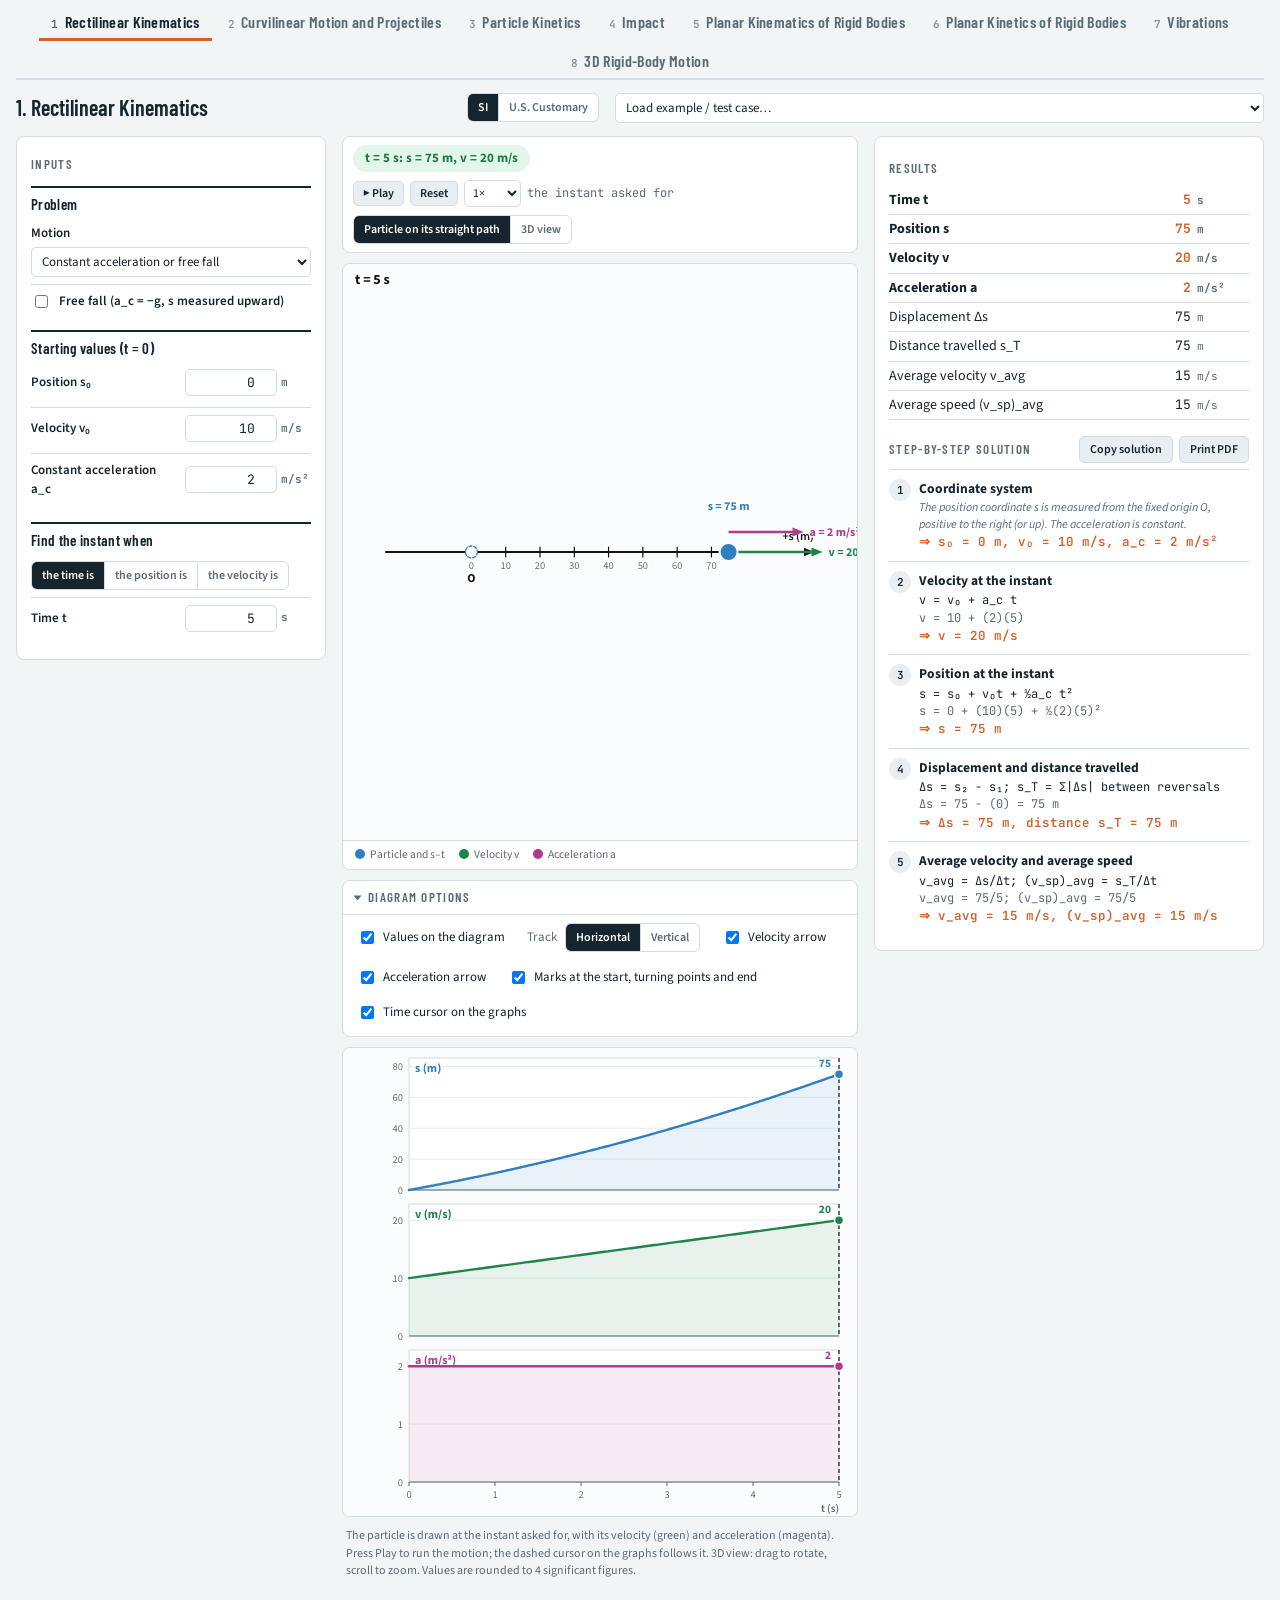
==== dy/index.html @ 4a33e21d "Particle Kinetics: stacked blocks and plates with stick or slip at every contact Co-Authored-By: Cla" ====
<!DOCTYPE html>
<html lang="en">
<head>
  <meta charset="utf-8">
<script>
/* Theme from the main page (light by default); when opened on its own, from the saved choice. */
(function () { var de = document.documentElement, m = 'light';
  try { if (window.parent !== window) { var p = window.parent.document.documentElement; m = p.hasAttribute('data-theme') ? p.getAttribute('data-theme') : 'system'; } else { m = localStorage.getItem('mob.theme') || 'light'; } } catch (e) {}
  if (m === 'system') de.removeAttribute('data-theme'); else de.setAttribute('data-theme', m === 'dark' ? 'dark' : 'light'); })();
</script>
  <meta name="viewport" content="width=device-width, initial-scale=1">
  <title>Dynamics of Rigid Bodies · Mechanics of Rigid and Deformable Bodies Calculator</title>
  <link rel="preconnect" href="https://fonts.googleapis.com">
  <link rel="preconnect" href="https://fonts.gstatic.com" crossorigin>
  <link rel="stylesheet" href="https://fonts.googleapis.com/css2?family=Barlow+Condensed:wght@500;600;700&family=Source+Sans+3:wght@400;600;700&family=JetBrains+Mono:wght@400;600&display=swap">
  <link rel="stylesheet" href="../shared/styles.css">
</head>
<body>
<div class="wrap">
  <nav class="tabs" id="tabs" role="tablist" aria-label="Modules"></nav>
  <div class="bar">
    <h2 id="modTitle">Module</h2>
    <div class="seg" role="group" aria-label="Units">
      <button type="button" id="uSI" aria-pressed="true">SI</button><button type="button" id="uUS" aria-pressed="false">U.S. Customary</button>
    </div>
    <select id="examples" aria-label="Load example"></select>
  </div>
  <main class="layout">
    <aside class="panel" id="controlsPanel" aria-label="Inputs">
      <div class="ph">Inputs</div>
      <div id="controls"></div>
    </aside>
    <section id="center">
      <div class="panel anim">
        <div id="statusPill" class="pill"></div>
        <div class="abar" id="animBar" hidden></div>
        <div class="seg" id="viewSeg" role="group" aria-label="Diagram view">
          <button type="button" data-v="2d" class="on" aria-pressed="true">2D diagram</button><button type="button" data-v="3d" aria-pressed="false">3D view</button>
        </div>
        <button type="button" id="resetIso" class="btn small" hidden>Reset to isometric</button>
      </div>
      <div class="panel cv">
        <div class="canvas-wrap">
          <svg id="svg2d" xmlns="http://www.w3.org/2000/svg"></svg>
          <canvas id="cv3d" hidden></canvas>
        </div>
        <div class="legend" id="legend"></div>
      </div>
      <details class="panel dopts" id="diagOpts" open>
        <summary>Diagram options</summary>
        <div class="dopts-body" id="diagCtl">
          <label class="tog" id="showPWrap"><input type="checkbox" id="showP" checked> <span id="showPLabel">Values on the diagram</span></label>
        </div>
      </details>
      <div class="panel cv" id="plotPanel" hidden>
        <div class="plot-wrap"><svg id="svgPlot" xmlns="http://www.w3.org/2000/svg"></svg></div>
      </div>
      <div class="hint" id="hint"></div>
    </section>
    <aside class="panel" id="right" aria-label="Results and solution">
      <div id="msgs"></div>
      <div class="ph">Results</div>
      <table class="results" id="results"></table>
      <div class="stephead">
        <div class="ph" style="margin:0">Step-by-step solution</div>
        <div class="btns"><button type="button" class="copy" id="copySol">Copy solution</button><button type="button" class="copy" id="pdfSol">Print PDF</button></div>
      </div>
      <ol class="steps" id="steps"></ol>
    </aside>
  </main>
</div>
  <script src="../vendor/html2canvas.min.js"></script>
  <script src="../vendor/jspdf.umd.min.js"></script>
  <script src="../shared/core.js"></script>
  <script src="../shared/ui.js"></script>
  <script src="../shared/iso3d.js"></script>
  <script src="../shared/charts.js"></script>
  <script src="../shared/anim.js"></script>
  <script src="../shared/report.js"></script>
  <script src="dycore.js"></script>
  <script src="dyui.js"></script>
  <script src="rect.js"></script>
  <script src="modRect.js"></script>
  <script src="curv.js"></script>
  <script src="modCurv.js"></script>
  <script src="vib.js"></script>
  <script src="modVib.js"></script>
  <script src="stack.js"></script>
  <script src="pkin.js"></script>
  <script src="modPkin.js"></script>
  <script src="rbmotion.js"></script>
  <script src="modRbMotion.js"></script>
  <script src="rbforce.js"></script>
  <script src="modRbForce.js"></script>
  <script src="impact.js"></script>
  <script src="modImpact.js"></script>
  <script src="rb3d.js"></script>
  <script src="modRb3d.js"></script>
  <script src="../shared/app.js"></script>
  <script>
    /* Dynamics of Rigid Bodies modules, in tab order. Modules that are not built yet are simply absent. */
    MOB.start({ name: 'Dynamics of Rigid Bodies', key: 'dy', modules: [window.DRect, window.DCurv, window.DPkin, window.DImpact, window.DRbMotion, window.DRbForce, window.DVib, window.DRb3d] });
  </script>
</body>
</html>
---- shared/styles.css ----
/* Mechanics of Rigid and Deformable Bodies Calculator — look and layout shared by every solver:
   tabs | title bar | controls · diagram · worked solution. */
:root {
  --paper: #f2f5f6; --panel: #ffffff; --ink: #15242d; --muted: #5a6b75; --rule: #d3dce0;
  --accent: #d4612a; --accent-ink: #ffffff; --chip: #e8eef1; --field: #ffffff;
  --err-bg: #fde8e6; --err: #a3281f; --warn-bg: #fff3d9; --warn: #8a5a00; --ok-bg: #e3f6ea; --ok: #1e7a45; --info-bg: #e6f1f9; --info: #1f5f8f;
  --sheet: #fbfcfd;
  --f-display: "Barlow Condensed", "Arial Narrow", Arial, sans-serif;
  --f-body: "Source Sans 3", "Segoe UI", system-ui, sans-serif;
  --f-mono: "JetBrains Mono", ui-monospace, Menlo, Consolas, monospace;
  color-scheme: light;
}
@media (prefers-color-scheme: dark) {
  :root:not([data-theme="light"]) {
    --paper: #0e161b; --panel: #142029; --ink: #e1eaee; --muted: #93a5af; --rule: #263642;
    --accent: #f08a50; --accent-ink: #1a0d05; --chip: #1c2b36; --field: #0f1a21;
    --err-bg: #3a1714; --err: #ffb4a8; --warn-bg: #352708; --warn: #f5cd7a; --ok-bg: #12301f; --ok: #8fe0b0; --info-bg: #10293b; --info: #9fd0f2;
    color-scheme: dark;
  }
}
:root[data-theme="dark"] {
  --paper: #0e161b; --panel: #142029; --ink: #e1eaee; --muted: #93a5af; --rule: #263642;
  --accent: #f08a50; --accent-ink: #1a0d05; --chip: #1c2b36; --field: #0f1a21;
  --err-bg: #3a1714; --err: #ffb4a8; --warn-bg: #352708; --warn: #f5cd7a; --ok-bg: #12301f; --ok: #8fe0b0; --info-bg: #10293b; --info: #9fd0f2;
  color-scheme: dark;
}
* { box-sizing: border-box; }
html, body { margin: 0; }
body { background: var(--paper); color: var(--ink); font-family: var(--f-body); font-size: 14px; line-height: 1.45; }
[hidden] { display: none !important; }
.wrap { padding: 0 16px; max-width: 1680px; margin: 0 auto; }

/* module tabs */
nav.tabs { display: flex; flex-wrap: wrap; gap: 4px; justify-content: center; padding-top: 4px; border-bottom: 2px solid var(--rule); }
nav.tabs button { font-family: var(--f-display); font-size: 16px; font-weight: 600; letter-spacing: 0.02em; background: transparent; color: var(--muted); border: 0; border-bottom: 3px solid transparent; padding: 8px 12px 7px; margin-bottom: -2px; cursor: pointer; }
nav.tabs button .n { font-family: var(--f-mono); font-size: 11px; opacity: 0.7; margin-right: 6px; }
nav.tabs button[aria-selected="true"] { color: var(--ink); border-bottom-color: var(--accent); }
nav.tabs button:hover { color: var(--ink); }

/* title bar */
.bar { display: flex; flex-wrap: wrap; align-items: center; gap: 10px 16px; padding-block: 12px; }
.bar h2 { font-family: var(--f-display); font-size: 22px; font-weight: 600; margin: 0 auto 0 0; }
.bar select { width: auto; min-width: 220px; max-width: 100%; }
label.tog { display: inline-flex; align-items: center; gap: 6px; font-size: 13px; color: var(--muted); cursor: pointer; }

/* segmented buttons (global and inside the controls) */
.seg { display: inline-flex; flex-wrap: wrap; border: 1px solid var(--rule); border-radius: 6px; overflow: hidden; background: var(--panel); }
.seg button { border: 0; background: transparent; color: var(--muted); padding: 5px 10px; font: 600 12px var(--f-body); cursor: pointer; }
.seg button + button { border-left: 1px solid var(--rule); }
.seg button[aria-pressed="true"], .seg button.on { background: var(--ink); color: var(--panel); }

select, input[type="number"] { font: 13px var(--f-body); color: var(--ink); background: var(--field); border: 1px solid var(--rule); border-radius: 5px; padding: 4px 6px; }
select { width: 100%; }
input[type="number"] { font-family: var(--f-mono); }
input[type="range"] { width: 100%; accent-color: var(--accent); min-width: 0; }
button:focus-visible, select:focus-visible, input:focus-visible { outline: 2px solid var(--accent); outline-offset: 2px; }

/* three-column console */
.layout { display: grid; grid-template-columns: 310px minmax(0, 1fr) 390px; gap: 16px; align-items: start; padding-bottom: 32px; }
.panel { background: var(--panel); border: 1px solid var(--rule); border-radius: 8px; min-width: 0; }
#controlsPanel, #right { padding: 12px 14px 16px; }
#center { display: flex; flex-direction: column; gap: 10px; min-width: 0; }
.ph { font-family: var(--f-display); font-size: 13px; font-weight: 600; text-transform: uppercase; letter-spacing: 0.1em; color: var(--muted); margin: 6px 0 8px; }

/* controls produced by ui.js */
.ctl-section { margin-top: 12px; padding-top: 6px; border-top: 2px solid var(--ink); }
.ctl-title { font-family: var(--f-display); font-weight: 600; font-size: 15px; letter-spacing: 0.02em; margin-bottom: 2px; color: var(--ink); }
.ctl-row { padding: 7px 0; border-top: 1px solid var(--rule); }
.ctl-section > .ctl-row:first-of-type, .ctl-title + .ctl-row { border-top: 0; }
.ctl-row.disabled { opacity: .5; }
.ctl-label { display: flex; justify-content: space-between; align-items: center; gap: 8px; font-weight: 600; font-size: 13px; margin-bottom: 4px; }
.ctl-num { display: flex; align-items: center; gap: 4px; white-space: nowrap; }
.ctl-num input.num { width: 92px; text-align: right; }
.ctl-num .unit { font-family: var(--f-mono); font-size: 11px; color: var(--muted); min-width: 30px; }
.ctl-range { font-family: var(--f-mono); font-size: 10.5px; color: var(--muted); margin-top: 2px; }
.ctl-note { font-size: 12px; color: var(--info); background: var(--info-bg); padding: 6px 9px; border-radius: 6px; margin: 6px 0; }
.toggle label { display: flex; align-items: center; gap: 8px; cursor: pointer; font-weight: 600; font-size: 13px; }
.presets { display: flex; flex-wrap: wrap; gap: 4px; margin-top: 6px; }
.presets button { border: 1px solid var(--rule); background: var(--chip); color: var(--ink); border-radius: 999px; padding: 2px 9px; font: 12px var(--f-body); cursor: pointer; }
.presets button.on { border-color: var(--accent); color: var(--accent); font-weight: 700; }
.btn { border: 1px solid var(--rule); background: var(--chip); color: var(--ink); border-radius: 5px; padding: 5px 11px; font: 600 13px var(--f-body); cursor: pointer; }
.btn.small { padding: 3px 9px; font-size: 12px; }
.ptbl { display: grid; gap: 4px; margin-top: 6px; }
.ptrow { display: grid; grid-template-columns: 22px 1fr 1fr 30px; gap: 6px; align-items: center; font-family: var(--f-mono); font-size: 12px; }
.ptrow.ph { font-size: 11.5px; color: var(--muted); font-weight: 600; margin: 0; }
.ptrow input.num { width: 100%; text-align: right; }
input.num.txt, .lyr-fi input.num.txt { text-align: left; font-family: var(--f-mono); font-size: 12px; }
.ctl-row > input.txt { width: 100%; box-sizing: border-box; }

/* diagram */
.anim { display: flex; flex-wrap: wrap; gap: 8px 12px; align-items: center; padding: 8px 10px; }
.pill { padding: 4px 12px; border-radius: 999px; font-weight: 700; font-size: 13px; margin-right: auto; }
.pill.ok { background: var(--ok-bg); color: var(--ok); }
.pill.warn { background: var(--warn-bg); color: var(--warn); }
.pill.bad { background: var(--err-bg); color: var(--err); }
.cv { padding: 0; overflow: hidden; }
.canvas-wrap { position: relative; height: clamp(440px, calc(var(--vh, 1vh) * 64), 700px); background: var(--sheet); }
#svg2d, #cv3d { position: absolute; inset: 0; width: 100%; height: 100%; display: block; }
#cv3d { cursor: grab; touch-action: none; background: linear-gradient(#fbfdff, #eef3f8); }
.legend { display: flex; gap: 14px; flex-wrap: wrap; padding: 6px 12px; border-top: 1px solid var(--rule); font-size: 11.5px; color: var(--muted); background: var(--panel); }
.legend i { display: inline-block; width: 10px; height: 10px; border-radius: 50%; margin-right: 5px; vertical-align: -1px; }
.hint { font-size: 12px; color: var(--muted); padding: 0 4px; }
/* Diagram options: every switch that only changes the picture, kept in one collapsible bar under the diagram */
.dopts > summary { cursor: pointer; padding: 7px 12px; font-family: var(--f-display); font-size: 13px; font-weight: 600; text-transform: uppercase; letter-spacing: 0.1em; color: var(--muted); list-style: none; display: flex; align-items: center; gap: 8px; user-select: none; }
.dopts > summary::-webkit-details-marker { display: none; }
.dopts > summary::before { content: ""; width: 0; height: 0; border-left: 5px solid currentColor; border-top: 4px solid transparent; border-bottom: 4px solid transparent; transition: transform .15s; }
.dopts[open] > summary::before { transform: rotate(90deg); }
.dopts > summary:hover { color: var(--ink); }
.dopts-body { display: flex; flex-wrap: wrap; align-items: center; gap: 8px 22px; padding: 4px 14px 10px; border-top: 1px solid var(--rule); }
.dopts-body label.tog, .dopts-body .ctl-row label { color: var(--ink); font-size: 13px; font-weight: 400; }
.dopts-body .ctl-row { padding: 4px 0; border-top: 0; display: inline-flex; align-items: center; gap: 8px; }
.dopts-body .ctl-row .ctl-label { margin: 0; font-size: 13px; color: var(--muted); white-space: nowrap; }
.dopts-body select { width: auto; max-width: 100%; }
.dopts-body .ctl-row.toggle label { display: inline-flex; align-items: center; gap: 6px; cursor: pointer; }
svg .lbl { paint-order: stroke; stroke: #fff; stroke-width: 3px; stroke-linejoin: round; text-rendering: geometricPrecision; font-family: "Source Sans 3", system-ui, sans-serif; }

/* results & solution */
#msgs { display: flex; flex-direction: column; gap: 6px; margin-bottom: 10px; }
.msg { border-radius: 6px; padding: 7px 10px; font-size: 13px; border-left: 4px solid; }
.msg.err { background: var(--err-bg); color: var(--err); }
.msg.warn { background: var(--warn-bg); color: var(--warn); }
table.results { width: 100%; border-collapse: collapse; font-variant-numeric: tabular-nums; }
table.results td { padding: 4px 0; border-bottom: 1px solid var(--rule); vertical-align: baseline; }
table.results td.v { text-align: right; font-family: var(--f-mono); font-size: 13px; white-space: nowrap; padding-left: 8px; }
table.results td.u { font-family: var(--f-mono); font-size: 11px; color: var(--muted); padding-left: 6px; white-space: nowrap; }
table.results tr.hl td { font-weight: 700; }
table.results tr.hl td.v { color: var(--accent); }
.stephead { display: flex; justify-content: space-between; align-items: center; gap: 8px; margin-top: 16px; flex-wrap: wrap; }
.stephead .btns { display: flex; gap: 6px; }
.copy { border: 1px solid var(--rule); background: var(--chip); color: var(--ink); border-radius: 5px; padding: 4px 10px; font: 600 12px var(--f-body); cursor: pointer; }
ol.steps { padding-left: 0; margin: 6px 0 0; list-style: none; counter-reset: s; }
ol.steps li { counter-increment: s; padding: 9px 0 9px 30px; border-top: 1px solid var(--rule); position: relative; }
ol.steps li::before { content: counter(s); position: absolute; left: 0; top: 9px; width: 22px; height: 22px; border-radius: 50%; background: var(--chip); font: 600 11px/22px var(--f-mono); text-align: center; color: var(--ink); }
.st-t { font-weight: 700; font-size: 13.5px; }
.st-f, .st-s { font-family: var(--f-mono); font-size: 12px; overflow-wrap: anywhere; }
.st-f { color: var(--ink); margin-top: 2px; }
.st-s { color: var(--muted); }
.st-r { font-family: var(--f-mono); font-size: 12.5px; font-weight: 600; color: var(--accent); }
.st-n { font-size: 12px; color: var(--muted); font-style: italic; }
footer { color: var(--muted); font-size: 12px; text-align: center; padding-block: 0 24px; }

@media (max-width: 1180px) {
  .layout { grid-template-columns: 290px minmax(0, 1fr); }
  #right { grid-column: 1 / -1; }
}
@media (max-width: 760px) {
  .layout { grid-template-columns: minmax(0, 1fr); }
  #controlsPanel { order: 2; } #center { order: 1; } #right { order: 3; }
  .canvas-wrap { height: 420px; }
  .bar select { min-width: 0; width: 100%; }
}
/* charts panel, list editor, animation bar, step tables */
.plot-wrap { position: relative; height: clamp(260px, calc(var(--vh, 1vh) * 34), 360px); background: var(--sheet); }
#plotPanel.tall .plot-wrap { height: clamp(380px, calc(var(--vh, 1vh) * 52), 540px); }
#svgPlot { position: absolute; inset: 0; width: 100%; height: 100%; display: block; }
.lyr-list { display: grid; gap: 8px; margin-top: 4px; }
.lyr { border: 1px solid var(--rule); border-radius: 7px; padding: 6px 8px 8px; background: var(--paper); }
.lyr-head { display: flex; align-items: center; gap: 6px; margin-bottom: 6px; }
.lyr-n { flex: none; width: 20px; height: 20px; border-radius: 4px; border: 1px solid rgba(0,0,0,.25); font: 600 11px/18px var(--f-mono); text-align: center; color: #2b2116; }
.lyr-t { font-weight: 700; font-size: 13px; margin-right: auto; white-space: nowrap; overflow: hidden; text-overflow: ellipsis; }
.lyr-soil { width: auto; max-width: 128px; font-size: 12px; padding: 2px 4px; }
.lyr-x { padding: 1px 8px; }
.lyr-x:disabled { opacity: .4; cursor: default; }
.lyr-grid { display: grid; grid-template-columns: 1fr 1fr; gap: 5px 8px; }
.lyr-f { display: flex; flex-direction: column; gap: 2px; min-width: 0; }
.lyr-fl { font-size: 11.5px; color: var(--muted); font-weight: 600; white-space: nowrap; overflow: hidden; text-overflow: ellipsis; }
.lyr-fi { display: flex; align-items: center; gap: 3px; }
.lyr-fi input.num { width: 100%; min-width: 0; text-align: right; font-size: 12px; padding: 3px 4px; }
.lyr-fi .unit { font-family: var(--f-mono); font-size: 10px; color: var(--muted); white-space: nowrap; }
.legend i.ln { border-radius: 0; height: 3px; width: 14px; vertical-align: 3px; }
.legend i.sq { border-radius: 2px; }
.lyr-f.wide { grid-column: 1 / -1; }
.lyr-sel { font-size: 12px; padding: 3px 4px; }
.presets button:disabled { opacity: .45; cursor: default; }
.anim .abar { display: inline-flex; align-items: center; gap: 6px; flex-wrap: wrap; }
.anim .abar select { width: auto; font-size: 12px; padding: 3px 4px; }
.anim .clock { font-family: var(--f-mono); font-size: 12px; color: var(--muted); min-width: 92px; }
.st-tbl { overflow-x: auto; margin: 4px 0 2px; }
.st-tbl table { border-collapse: collapse; font-family: var(--f-mono); font-size: 11.5px; }
.st-tbl th, .st-tbl td { padding: 2px 7px; border-bottom: 1px solid var(--rule); text-align: right; white-space: nowrap; }
.st-tbl th { color: var(--muted); font-weight: 600; }
.st-tbl td:first-child, .st-tbl th:first-child { text-align: left; }
#svg2d.drag { cursor: ew-resize; touch-action: none; }
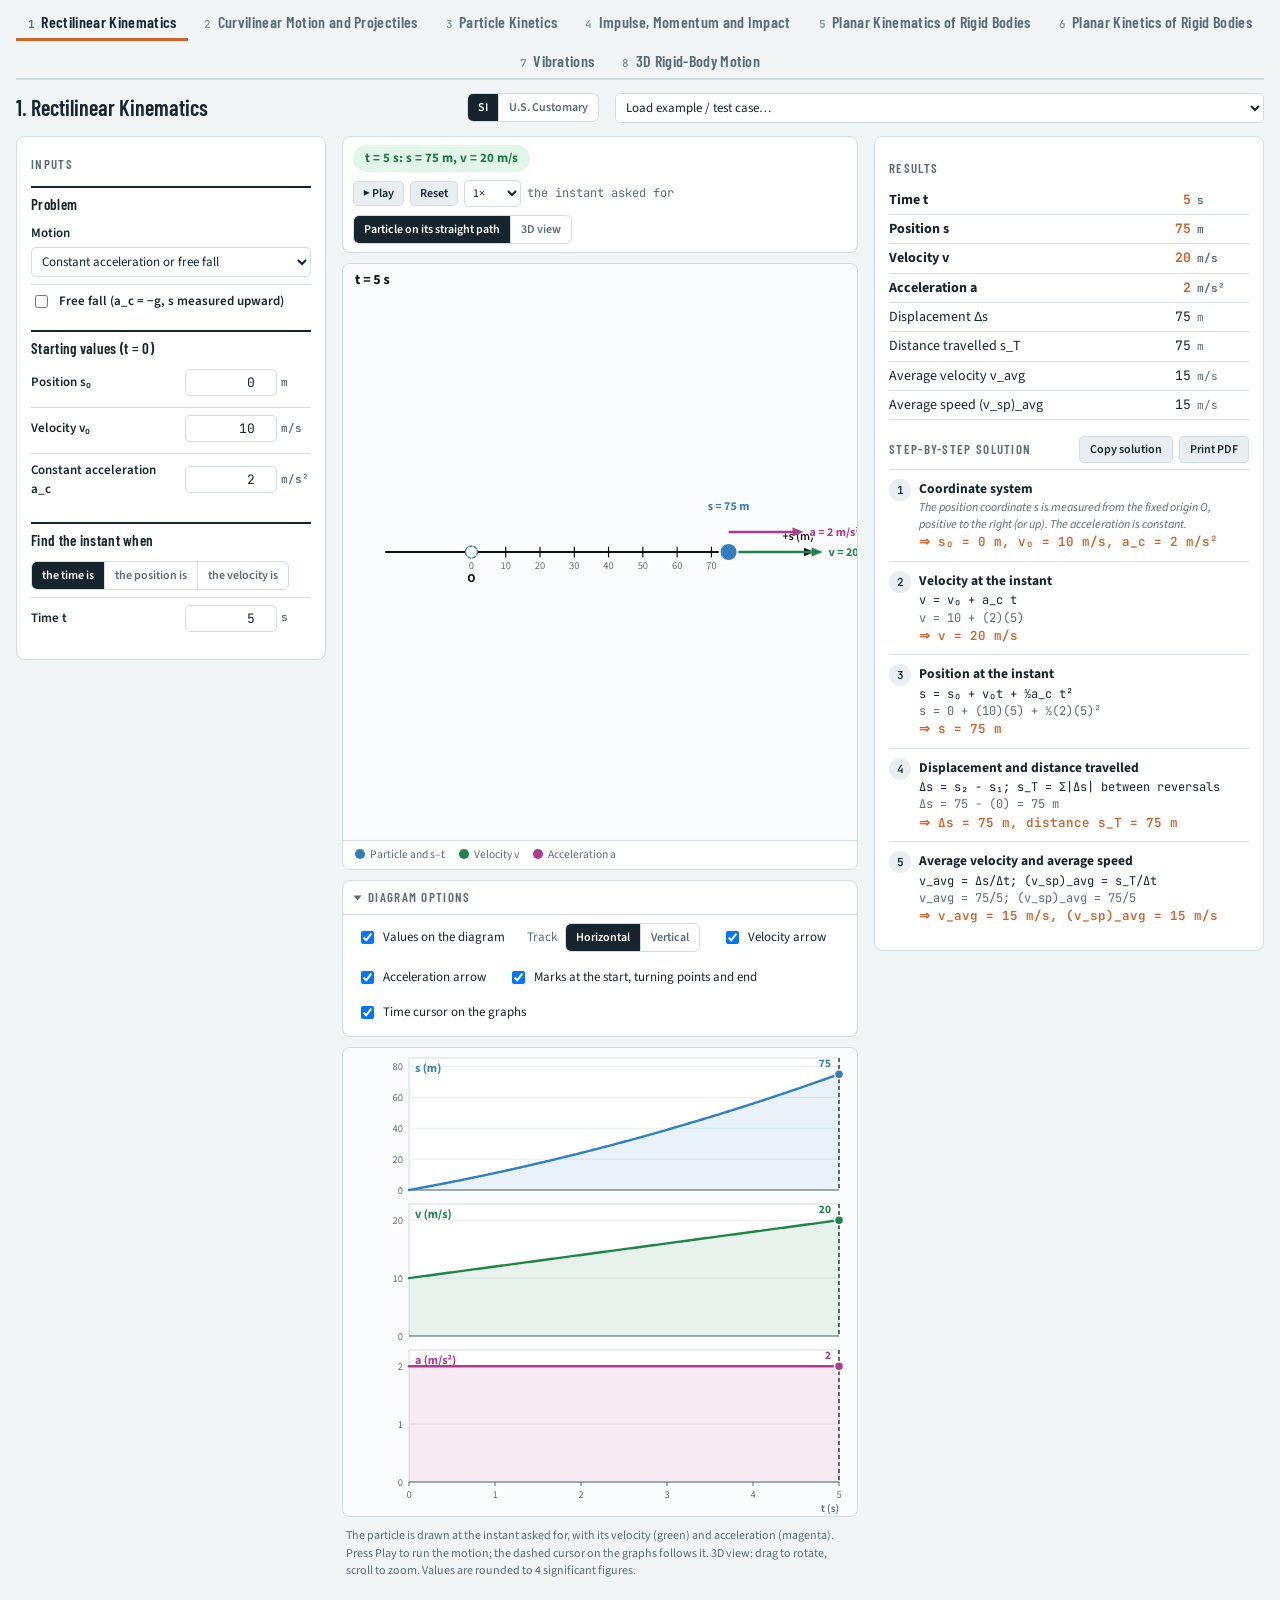
==== commit 5d81099c: "Impulse, Momentum and Impact: force–time graphs, conservation of momentum, angular impulse, steady s" ====
--- a/dy/index.html
+++ b/dy/index.html
@@ -77,6 +77,7 @@
   <script src="../shared/charts.js"></script>
   <script src="../shared/anim.js"></script>
   <script src="../shared/report.js"></script>
+  <script src="../shared/formula.js"></script>
   <script src="dycore.js"></script>
   <script src="dyui.js"></script>
   <script src="rect.js"></script>
@@ -86,13 +87,18 @@
   <script src="vib.js"></script>
   <script src="modVib.js"></script>
   <script src="stack.js"></script>
+  <script src="cylkin.js"></script>
+  <script src="motor.js"></script>
+  <script src="orbit.js"></script>
   <script src="pkin.js"></script>
   <script src="modPkin.js"></script>
   <script src="rbmotion.js"></script>
   <script src="modRbMotion.js"></script>
   <script src="rbforce.js"></script>
   <script src="modRbForce.js"></script>
+  <script src="momentum.js"></script>
   <script src="impact.js"></script>
+  <script src="modMomentum.js"></script>
   <script src="modImpact.js"></script>
   <script src="rb3d.js"></script>
   <script src="modRb3d.js"></script>
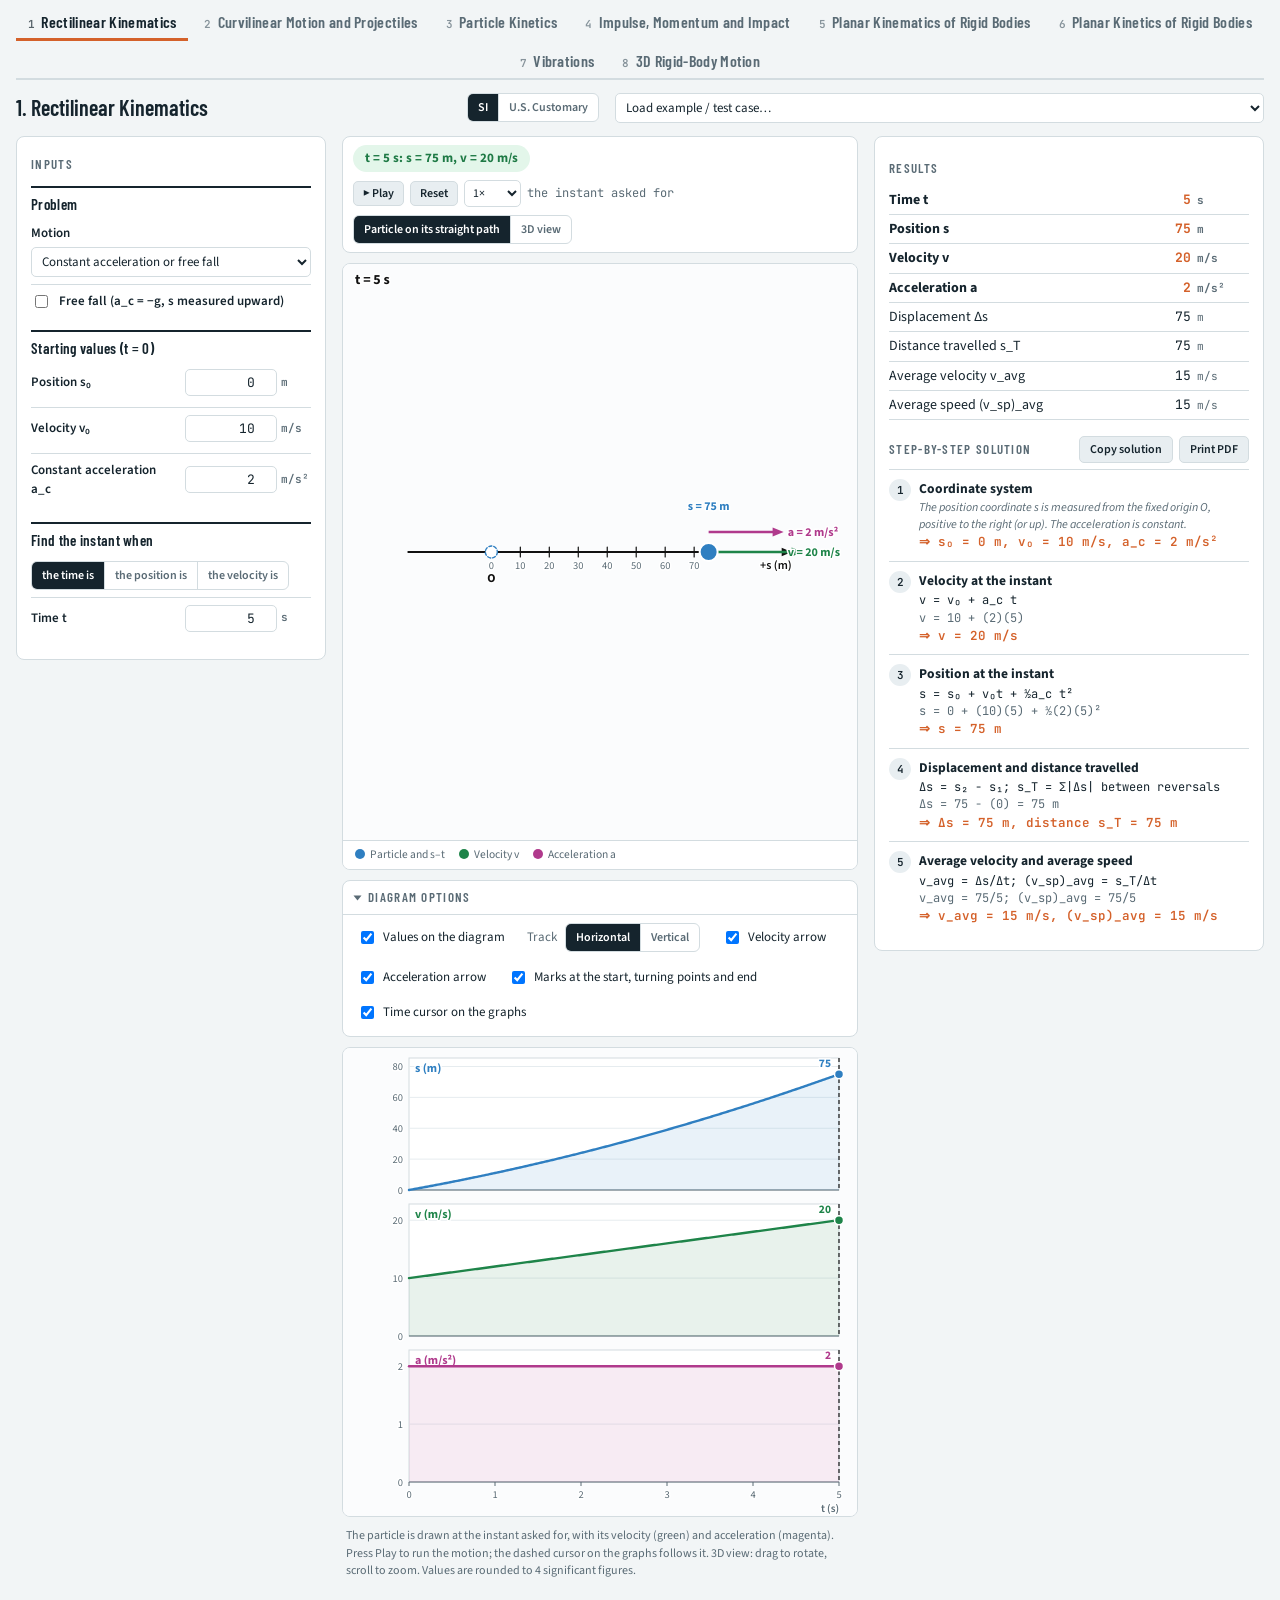
==== commit 9fd1dafb: "Particle Kinetics: block on a wedge pushed along a floor - New physics file dy/wedge.js (WedgePair, " ====
--- a/dy/index.html
+++ b/dy/index.html
@@ -87,14 +87,20 @@
   <script src="vib.js"></script>
   <script src="modVib.js"></script>
   <script src="stack.js"></script>
+  <script src="wedge.js"></script>
   <script src="cylkin.js"></script>
   <script src="motor.js"></script>
   <script src="orbit.js"></script>
   <script src="pkin.js"></script>
+  <script src="modWedge.js"></script>
   <script src="modPkin.js"></script>
+  <script src="rbextra.js"></script>
   <script src="rbmotion.js"></script>
+  <script src="modRbExtra.js"></script>
   <script src="modRbMotion.js"></script>
+  <script src="rbsys.js"></script>
   <script src="rbforce.js"></script>
+  <script src="modRbSys.js"></script>
   <script src="modRbForce.js"></script>
   <script src="momentum.js"></script>
   <script src="impact.js"></script>
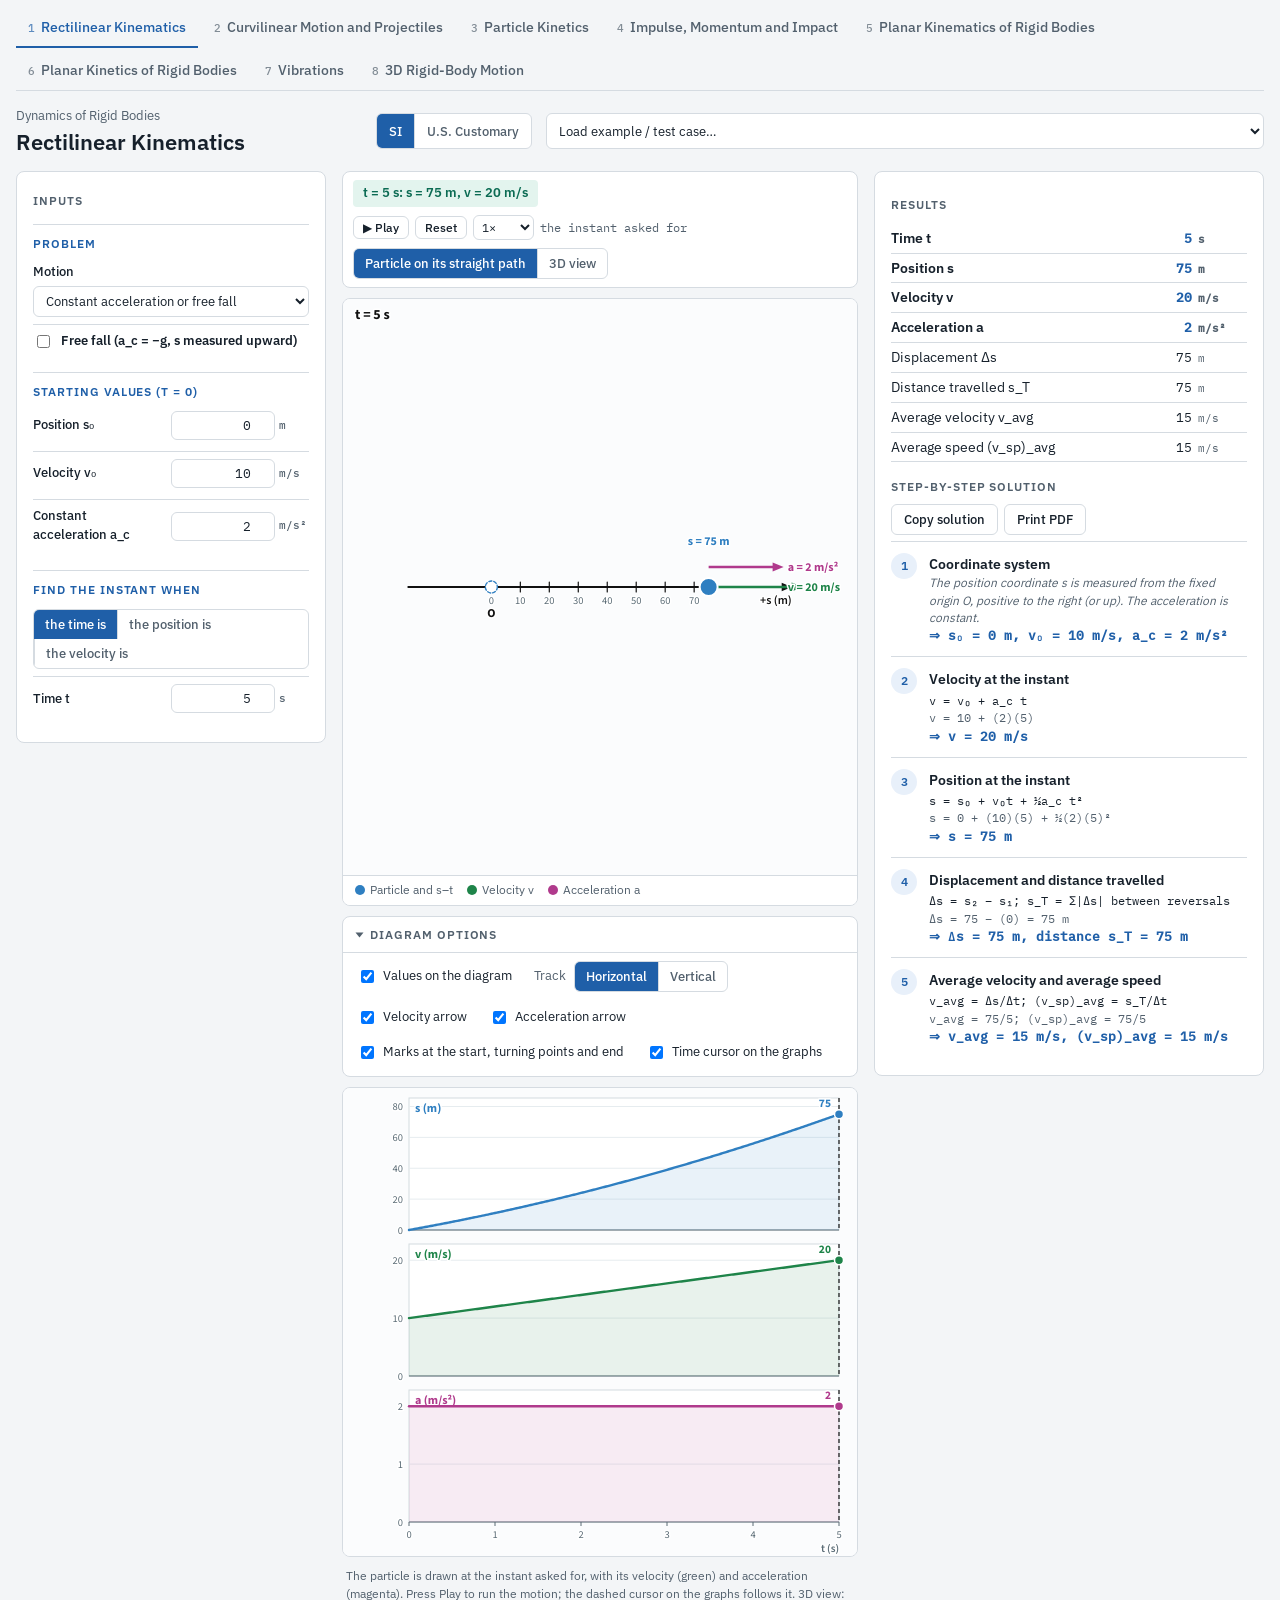
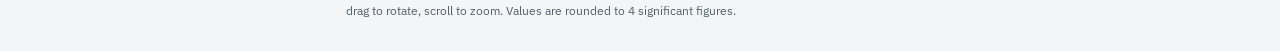
==== commit ce052246: "Restyle the header and interface after the Structural Analysis and Design Calculator Compact header " ====
--- a/dy/index.html
+++ b/dy/index.html
@@ -5,7 +5,7 @@
 <script>
 /* Theme from the main page (light by default); when opened on its own, from the saved choice. */
 (function () { var de = document.documentElement, m = 'light';
-  try { if (window.parent !== window) { var p = window.parent.document.documentElement; m = p.hasAttribute('data-theme') ? p.getAttribute('data-theme') : 'system'; } else { m = localStorage.getItem('mob.theme') || 'light'; } } catch (e) {}
+  try { if (window.parent !== window) { de.classList.add('embedded'); var p = window.parent.document.documentElement; m = p.hasAttribute('data-theme') ? p.getAttribute('data-theme') : 'system'; } else { m = localStorage.getItem('mob.theme') || 'light'; } } catch (e) {}
   if (m === 'system') de.removeAttribute('data-theme'); else de.setAttribute('data-theme', m === 'dark' ? 'dark' : 'light'); })();
 </script>
   <meta name="viewport" content="width=device-width, initial-scale=1">
@@ -19,7 +19,7 @@
 <div class="wrap">
   <nav class="tabs" id="tabs" role="tablist" aria-label="Modules"></nav>
   <div class="bar">
-    <h2 id="modTitle">Module</h2>
+    <div class="ttl"><p class="kicker">Dynamics of Rigid Bodies</p><h2 id="modTitle">Module</h2></div>
     <div class="seg" role="group" aria-label="Units">
       <button type="button" id="uSI" aria-pressed="true">SI</button><button type="button" id="uUS" aria-pressed="false">U.S. Customary</button>
     </div>
--- a/shared/styles.css
+++ b/shared/styles.css
@@ -1,55 +1,73 @@
 /* Mechanics of Rigid and Deformable Bodies Calculator — look and layout shared by every solver:
    tabs | title bar | controls · diagram · worked solution. */
+/* IBM Plex, the typeface of the Structural Analysis and Design Calculator (vendor/fonts, SIL OFL). */
+@font-face{font-family:'IBM Plex Sans';font-style:normal;font-weight:400;font-display:swap;src:url('../vendor/fonts/ibm-plex-sans-latin-400-normal.woff2') format('woff2');unicode-range:U+0000-00FF,U+0131,U+0152-0153,U+02BB-02BC,U+02C6,U+02DA,U+02DC,U+2000-206F,U+20AC,U+2122,U+2191,U+2193,U+2212,U+2215,U+FEFF,U+FFFD}
+@font-face{font-family:'IBM Plex Sans';font-style:normal;font-weight:500;font-display:swap;src:url('../vendor/fonts/ibm-plex-sans-latin-500-normal.woff2') format('woff2');unicode-range:U+0000-00FF,U+0131,U+0152-0153,U+02BB-02BC,U+02C6,U+02DA,U+02DC,U+2000-206F,U+20AC,U+2122,U+2191,U+2193,U+2212,U+2215,U+FEFF,U+FFFD}
+@font-face{font-family:'IBM Plex Sans';font-style:normal;font-weight:600;font-display:swap;src:url('../vendor/fonts/ibm-plex-sans-latin-600-normal.woff2') format('woff2');unicode-range:U+0000-00FF,U+0131,U+0152-0153,U+02BB-02BC,U+02C6,U+02DA,U+02DC,U+2000-206F,U+20AC,U+2122,U+2191,U+2193,U+2212,U+2215,U+FEFF,U+FFFD}
+@font-face{font-family:'IBM Plex Sans';font-style:normal;font-weight:400;font-display:swap;src:url('../vendor/fonts/ibm-plex-sans-greek-400-normal.woff2') format('woff2');unicode-range:U+0370-0377,U+037A-037F,U+0384-038A,U+038C,U+038E-03A1,U+03A3-03FF}
+@font-face{font-family:'IBM Plex Sans';font-style:normal;font-weight:500;font-display:swap;src:url('../vendor/fonts/ibm-plex-sans-greek-500-normal.woff2') format('woff2');unicode-range:U+0370-0377,U+037A-037F,U+0384-038A,U+038C,U+038E-03A1,U+03A3-03FF}
+@font-face{font-family:'IBM Plex Sans';font-style:normal;font-weight:600;font-display:swap;src:url('../vendor/fonts/ibm-plex-sans-greek-600-normal.woff2') format('woff2');unicode-range:U+0370-0377,U+037A-037F,U+0384-038A,U+038C,U+038E-03A1,U+03A3-03FF}
+@font-face{font-family:'IBM Plex Mono';font-style:normal;font-weight:400;font-display:swap;src:url('../vendor/fonts/ibm-plex-mono-latin-400-normal.woff2') format('woff2');unicode-range:U+0000-00FF,U+0131,U+0152-0153,U+02BB-02BC,U+02C6,U+02DA,U+02DC,U+2000-206F,U+20AC,U+2122,U+2191,U+2193,U+2212,U+2215,U+FEFF,U+FFFD}
+@font-face{font-family:'IBM Plex Mono';font-style:normal;font-weight:500;font-display:swap;src:url('../vendor/fonts/ibm-plex-mono-latin-500-normal.woff2') format('woff2');unicode-range:U+0000-00FF,U+0131,U+0152-0153,U+02BB-02BC,U+02C6,U+02DA,U+02DC,U+2000-206F,U+20AC,U+2122,U+2191,U+2193,U+2212,U+2215,U+FEFF,U+FFFD}
 :root {
-  --paper: #f2f5f6; --panel: #ffffff; --ink: #15242d; --muted: #5a6b75; --rule: #d3dce0;
-  --accent: #d4612a; --accent-ink: #ffffff; --chip: #e8eef1; --field: #ffffff;
-  --err-bg: #fde8e6; --err: #a3281f; --warn-bg: #fff3d9; --warn: #8a5a00; --ok-bg: #e3f6ea; --ok: #1e7a45; --info-bg: #e6f1f9; --info: #1f5f8f;
+  --paper: #f3f5f7; --panel: #ffffff; --ink: #16202b; --muted: #52606d; --rule: #d5dbe1;
+  --accent: #1f5fa8; --accent-ink: #ffffff; --chip: #eef2f6; --field: #ffffff; --tint: #e8f0fa;
+  --err-bg: #fce9e3; --err: #b3361b; --warn-bg: #fbf0d9; --warn: #8a5a00; --ok-bg: #e3f4ee; --ok: #0b6b53; --info-bg: #e8f0fa; --info: #1f5fa8;
   --sheet: #fbfcfd;
-  --f-display: "Barlow Condensed", "Arial Narrow", Arial, sans-serif;
-  --f-body: "Source Sans 3", "Segoe UI", system-ui, sans-serif;
-  --f-mono: "JetBrains Mono", ui-monospace, Menlo, Consolas, monospace;
+  --f-display: "IBM Plex Sans", "Segoe UI", system-ui, sans-serif;
+  --f-body: "IBM Plex Sans", "Segoe UI", system-ui, sans-serif;
+  --f-mono: "IBM Plex Mono", "JetBrains Mono", ui-monospace, Menlo, Consolas, monospace;
   color-scheme: light;
 }
 @media (prefers-color-scheme: dark) {
   :root:not([data-theme="light"]) {
-    --paper: #0e161b; --panel: #142029; --ink: #e1eaee; --muted: #93a5af; --rule: #263642;
-    --accent: #f08a50; --accent-ink: #1a0d05; --chip: #1c2b36; --field: #0f1a21;
-    --err-bg: #3a1714; --err: #ffb4a8; --warn-bg: #352708; --warn: #f5cd7a; --ok-bg: #12301f; --ok: #8fe0b0; --info-bg: #10293b; --info: #9fd0f2;
+    --paper: #0f151c; --panel: #18212b; --ink: #e6edf3; --muted: #9aa7b4; --rule: #2b3744;
+    --accent: #74acec; --accent-ink: #0f151c; --chip: #1f2a36; --field: #121a22; --tint: #1d2c3d;
+    --err-bg: #3f2018; --err: #ff8a5c; --warn-bg: #3a2e12; --warn: #e9b44c; --ok-bg: #12352d; --ok: #4cc9a0; --info-bg: #1d2c3d; --info: #9fc8f2;
     color-scheme: dark;
   }
 }
 :root[data-theme="dark"] {
-  --paper: #0e161b; --panel: #142029; --ink: #e1eaee; --muted: #93a5af; --rule: #263642;
-  --accent: #f08a50; --accent-ink: #1a0d05; --chip: #1c2b36; --field: #0f1a21;
-  --err-bg: #3a1714; --err: #ffb4a8; --warn-bg: #352708; --warn: #f5cd7a; --ok-bg: #12301f; --ok: #8fe0b0; --info-bg: #10293b; --info: #9fd0f2;
+  --paper: #0f151c; --panel: #18212b; --ink: #e6edf3; --muted: #9aa7b4; --rule: #2b3744;
+  --accent: #74acec; --accent-ink: #0f151c; --chip: #1f2a36; --field: #121a22; --tint: #1d2c3d;
+  --err-bg: #3f2018; --err: #ff8a5c; --warn-bg: #3a2e12; --warn: #e9b44c; --ok-bg: #12352d; --ok: #4cc9a0; --info-bg: #1d2c3d; --info: #9fc8f2;
   color-scheme: dark;
 }
 * { box-sizing: border-box; }
 html, body { margin: 0; }
-body { background: var(--paper); color: var(--ink); font-family: var(--f-body); font-size: 14px; line-height: 1.45; }
+body { background: var(--paper); color: var(--ink); font-family: var(--f-body); font-size: 14px; line-height: 1.45; -webkit-text-size-adjust: 100%; }
 [hidden] { display: none !important; }
 .wrap { padding: 0 16px; max-width: 1680px; margin: 0 auto; }
+/* Inside the main page the side list replaces the module tabs. */
+.embedded nav.tabs { display: none; }
+.embedded .wrap { padding: 8px 24px 0; }
+@media (max-width: 720px) { .embedded .wrap { padding: 4px 16px 0; } }
 
 /* module tabs */
-nav.tabs { display: flex; flex-wrap: wrap; gap: 4px; justify-content: center; padding-top: 4px; border-bottom: 2px solid var(--rule); }
-nav.tabs button { font-family: var(--f-display); font-size: 16px; font-weight: 600; letter-spacing: 0.02em; background: transparent; color: var(--muted); border: 0; border-bottom: 3px solid transparent; padding: 8px 12px 7px; margin-bottom: -2px; cursor: pointer; }
+nav.tabs { display: flex; flex-wrap: wrap; gap: 4px; padding-top: 8px; border-bottom: 1px solid var(--rule); }
+nav.tabs button { font-family: var(--f-body); font-size: 14px; font-weight: 500; background: transparent; color: var(--muted); border: 0; border-bottom: 2px solid transparent; padding: 8px 12px; min-height: 40px; margin-bottom: -1px; cursor: pointer; }
 nav.tabs button .n { font-family: var(--f-mono); font-size: 11px; opacity: 0.7; margin-right: 6px; }
-nav.tabs button[aria-selected="true"] { color: var(--ink); border-bottom-color: var(--accent); }
+nav.tabs button[aria-selected="true"] { color: var(--accent); border-bottom-color: var(--accent); }
 nav.tabs button:hover { color: var(--ink); }
 
 /* title bar */
-.bar { display: flex; flex-wrap: wrap; align-items: center; gap: 10px 16px; padding-block: 12px; }
-.bar h2 { font-family: var(--f-display); font-size: 22px; font-weight: 600; margin: 0 auto 0 0; }
+.bar { display: flex; flex-wrap: wrap; align-items: center; gap: 10px 14px; padding-block: 16px; }
+.bar .ttl { margin: 0 auto 0 0; min-width: 0; }
+.bar .kicker { margin: 0 0 2px; font-size: 13px; color: var(--muted); }
+.bar h2 { font-family: var(--f-display); font-size: 22px; font-weight: 600; line-height: 1.25; margin: 0; }
+.bar select { height: 36px; }
 .bar select { width: auto; min-width: 220px; max-width: 100%; }
 label.tog { display: inline-flex; align-items: center; gap: 6px; font-size: 13px; color: var(--muted); cursor: pointer; }
 
 /* segmented buttons (global and inside the controls) */
 .seg { display: inline-flex; flex-wrap: wrap; border: 1px solid var(--rule); border-radius: 6px; overflow: hidden; background: var(--panel); }
-.seg button { border: 0; background: transparent; color: var(--muted); padding: 5px 10px; font: 600 12px var(--f-body); cursor: pointer; }
+.seg button { border: 0; background: transparent; color: var(--muted); padding: 6px 11px; font: 500 13px var(--f-body); cursor: pointer; }
 .seg button + button { border-left: 1px solid var(--rule); }
-.seg button[aria-pressed="true"], .seg button.on { background: var(--ink); color: var(--panel); }
-
-select, input[type="number"] { font: 13px var(--f-body); color: var(--ink); background: var(--field); border: 1px solid var(--rule); border-radius: 5px; padding: 4px 6px; }
+.seg button:hover { color: var(--ink); }
+.seg button[aria-pressed="true"], .seg button.on { background: var(--accent); color: var(--accent-ink); }
+.bar > .seg button { padding: 0 12px; height: 34px; }
+
+select, input[type="number"] { font: 13px var(--f-body); color: var(--ink); background: var(--field); border: 1px solid var(--rule); border-radius: 6px; padding: 5px 8px; }
 select { width: 100%; }
 input[type="number"] { font-family: var(--f-mono); }
 input[type="range"] { width: 100%; accent-color: var(--accent); min-width: 0; }
@@ -58,27 +76,28 @@
 /* three-column console */
 .layout { display: grid; grid-template-columns: 310px minmax(0, 1fr) 390px; gap: 16px; align-items: start; padding-bottom: 32px; }
 .panel { background: var(--panel); border: 1px solid var(--rule); border-radius: 8px; min-width: 0; }
-#controlsPanel, #right { padding: 12px 14px 16px; }
+#controlsPanel, #right { padding: 14px 16px 18px; }
 #center { display: flex; flex-direction: column; gap: 10px; min-width: 0; }
-.ph { font-family: var(--f-display); font-size: 13px; font-weight: 600; text-transform: uppercase; letter-spacing: 0.1em; color: var(--muted); margin: 6px 0 8px; }
+.ph { font-family: var(--f-display); font-size: 12px; font-weight: 600; text-transform: uppercase; letter-spacing: 0.08em; color: var(--muted); margin: 6px 0 10px; }
 
 /* controls produced by ui.js */
-.ctl-section { margin-top: 12px; padding-top: 6px; border-top: 2px solid var(--ink); }
-.ctl-title { font-family: var(--f-display); font-weight: 600; font-size: 15px; letter-spacing: 0.02em; margin-bottom: 2px; color: var(--ink); }
+.ctl-section { margin-top: 14px; padding-top: 10px; border-top: 1px solid var(--rule); }
+.ctl-title { font-family: var(--f-display); font-weight: 600; font-size: 12px; text-transform: uppercase; letter-spacing: 0.08em; margin-bottom: 4px; color: var(--accent); }
 .ctl-row { padding: 7px 0; border-top: 1px solid var(--rule); }
 .ctl-section > .ctl-row:first-of-type, .ctl-title + .ctl-row { border-top: 0; }
 .ctl-row.disabled { opacity: .5; }
-.ctl-label { display: flex; justify-content: space-between; align-items: center; gap: 8px; font-weight: 600; font-size: 13px; margin-bottom: 4px; }
+.ctl-label { display: flex; justify-content: space-between; align-items: center; gap: 8px; font-weight: 500; font-size: 13px; margin-bottom: 4px; }
 .ctl-num { display: flex; align-items: center; gap: 4px; white-space: nowrap; }
-.ctl-num input.num { width: 92px; text-align: right; }
+.ctl-num input.num { width: 104px; text-align: right; }
 .ctl-num .unit { font-family: var(--f-mono); font-size: 11px; color: var(--muted); min-width: 30px; }
 .ctl-range { font-family: var(--f-mono); font-size: 10.5px; color: var(--muted); margin-top: 2px; }
 .ctl-note { font-size: 12px; color: var(--info); background: var(--info-bg); padding: 6px 9px; border-radius: 6px; margin: 6px 0; }
 .toggle label { display: flex; align-items: center; gap: 8px; cursor: pointer; font-weight: 600; font-size: 13px; }
 .presets { display: flex; flex-wrap: wrap; gap: 4px; margin-top: 6px; }
 .presets button { border: 1px solid var(--rule); background: var(--chip); color: var(--ink); border-radius: 999px; padding: 2px 9px; font: 12px var(--f-body); cursor: pointer; }
-.presets button.on { border-color: var(--accent); color: var(--accent); font-weight: 700; }
-.btn { border: 1px solid var(--rule); background: var(--chip); color: var(--ink); border-radius: 5px; padding: 5px 11px; font: 600 13px var(--f-body); cursor: pointer; }
+.presets button.on { border-color: var(--accent); background: var(--accent); color: var(--accent-ink); font-weight: 500; }
+.btn { border: 1px solid var(--rule); background: var(--panel); color: var(--ink); border-radius: 6px; padding: 6px 12px; font: 500 13px var(--f-body); cursor: pointer; }
+.btn:hover, .copy:hover { border-color: var(--accent); color: var(--accent); }
 .btn.small { padding: 3px 9px; font-size: 12px; }
 .ptbl { display: grid; gap: 4px; margin-top: 6px; }
 .ptrow { display: grid; grid-template-columns: 22px 1fr 1fr 30px; gap: 6px; align-items: center; font-family: var(--f-mono); font-size: 12px; }
@@ -89,7 +108,7 @@
 
 /* diagram */
 .anim { display: flex; flex-wrap: wrap; gap: 8px 12px; align-items: center; padding: 8px 10px; }
-.pill { padding: 4px 12px; border-radius: 999px; font-weight: 700; font-size: 13px; margin-right: auto; }
+.pill { padding: 4px 10px; border-radius: 4px; font-weight: 600; font-size: 13px; margin-right: auto; }
 .pill.ok { background: var(--ok-bg); color: var(--ok); }
 .pill.warn { background: var(--warn-bg); color: var(--warn); }
 .pill.bad { background: var(--err-bg); color: var(--err); }
@@ -101,7 +120,7 @@
 .legend i { display: inline-block; width: 10px; height: 10px; border-radius: 50%; margin-right: 5px; vertical-align: -1px; }
 .hint { font-size: 12px; color: var(--muted); padding: 0 4px; }
 /* Diagram options: every switch that only changes the picture, kept in one collapsible bar under the diagram */
-.dopts > summary { cursor: pointer; padding: 7px 12px; font-family: var(--f-display); font-size: 13px; font-weight: 600; text-transform: uppercase; letter-spacing: 0.1em; color: var(--muted); list-style: none; display: flex; align-items: center; gap: 8px; user-select: none; }
+.dopts > summary { cursor: pointer; padding: 9px 14px; font-family: var(--f-display); font-size: 12px; font-weight: 600; text-transform: uppercase; letter-spacing: 0.08em; color: var(--muted); list-style: none; display: flex; align-items: center; gap: 8px; user-select: none; }
 .dopts > summary::-webkit-details-marker { display: none; }
 .dopts > summary::before { content: ""; width: 0; height: 0; border-left: 5px solid currentColor; border-top: 4px solid transparent; border-bottom: 4px solid transparent; transition: transform .15s; }
 .dopts[open] > summary::before { transform: rotate(90deg); }
@@ -123,15 +142,15 @@
 table.results td { padding: 4px 0; border-bottom: 1px solid var(--rule); vertical-align: baseline; }
 table.results td.v { text-align: right; font-family: var(--f-mono); font-size: 13px; white-space: nowrap; padding-left: 8px; }
 table.results td.u { font-family: var(--f-mono); font-size: 11px; color: var(--muted); padding-left: 6px; white-space: nowrap; }
-table.results tr.hl td { font-weight: 700; }
+table.results tr.hl td { font-weight: 600; }
 table.results tr.hl td.v { color: var(--accent); }
 .stephead { display: flex; justify-content: space-between; align-items: center; gap: 8px; margin-top: 16px; flex-wrap: wrap; }
 .stephead .btns { display: flex; gap: 6px; }
-.copy { border: 1px solid var(--rule); background: var(--chip); color: var(--ink); border-radius: 5px; padding: 4px 10px; font: 600 12px var(--f-body); cursor: pointer; }
+.copy { border: 1px solid var(--rule); background: var(--panel); color: var(--ink); border-radius: 6px; padding: 6px 12px; font: 500 13px var(--f-body); cursor: pointer; }
 ol.steps { padding-left: 0; margin: 6px 0 0; list-style: none; counter-reset: s; }
-ol.steps li { counter-increment: s; padding: 9px 0 9px 30px; border-top: 1px solid var(--rule); position: relative; }
-ol.steps li::before { content: counter(s); position: absolute; left: 0; top: 9px; width: 22px; height: 22px; border-radius: 50%; background: var(--chip); font: 600 11px/22px var(--f-mono); text-align: center; color: var(--ink); }
-.st-t { font-weight: 700; font-size: 13.5px; }
+ol.steps li { counter-increment: s; padding: 12px 0 12px 38px; border-top: 1px solid var(--rule); position: relative; }
+ol.steps li::before { content: counter(s); position: absolute; left: 0; top: 11px; width: 26px; height: 26px; border-radius: 50%; background: var(--tint); font: 600 12px/26px var(--f-body); text-align: center; color: var(--accent); }
+.st-t { font-weight: 600; font-size: 14px; }
 .st-f, .st-s { font-family: var(--f-mono); font-size: 12px; overflow-wrap: anywhere; }
 .st-f { color: var(--ink); margin-top: 2px; }
 .st-s { color: var(--muted); }
